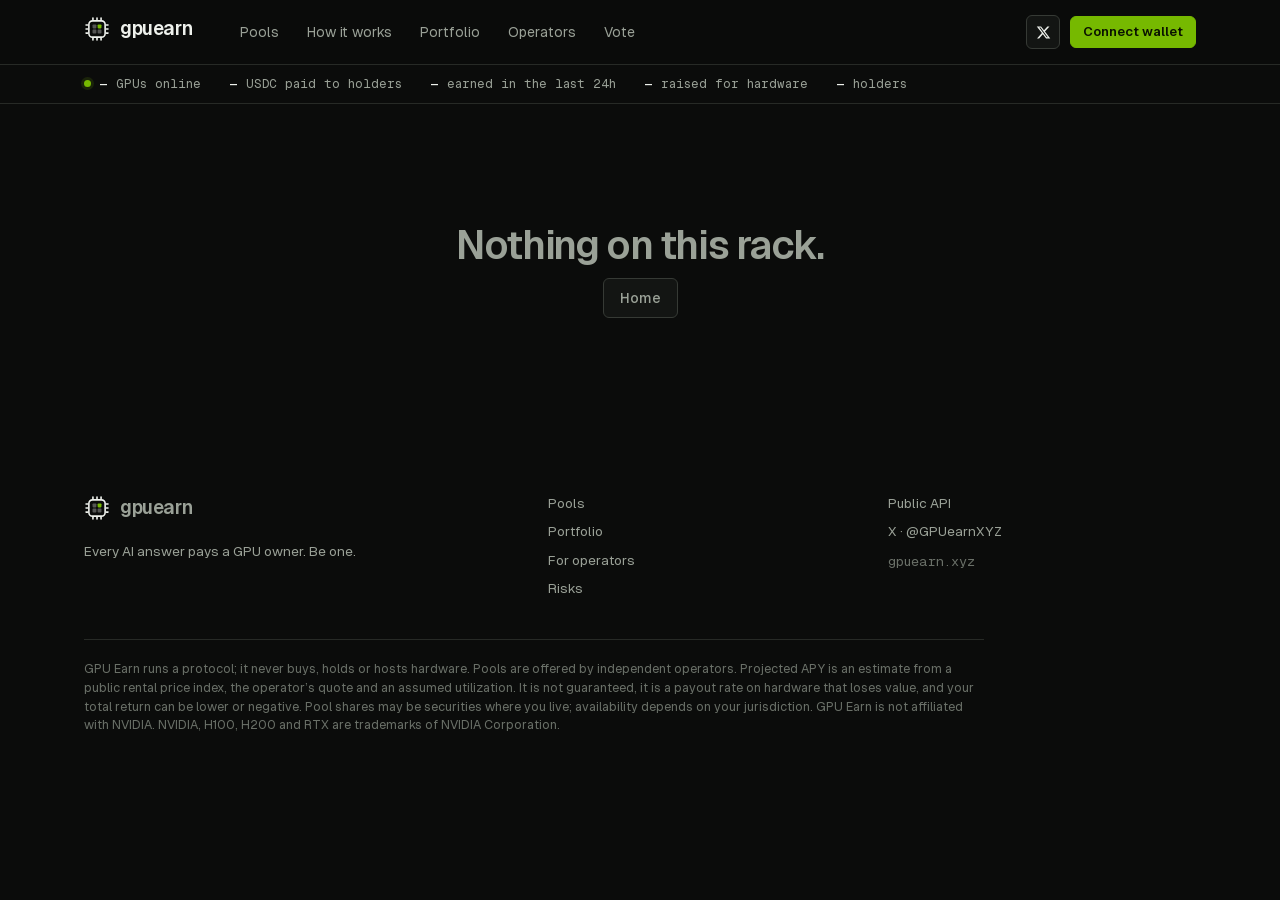
==== index.html @ 9b84de63 "Add frontend snapshot" ====
<!doctype html>
<html lang="en">
  <head>
    <meta charset="UTF-8" />
    <meta name="viewport" content="width=device-width, initial-scale=1" />
    <title>GPU Earn: own the chips, not the stock</title>
    <meta name="description" content="Fund real AI GPUs, watch them work on Solana GPU networks, and collect their rental income in USDC every week." />
    <meta name="theme-color" content="#0B0C0B" />
    <link rel="icon" href="/favicon.svg" type="image/svg+xml" />
    <link rel="icon" href="/favicon-32.png" sizes="32x32" type="image/png" />
    <link rel="apple-touch-icon" href="/apple-touch-icon.png" />
    <meta property="og:type" content="website" />
    <meta property="og:site_name" content="GPU Earn" />
    <meta property="og:title" content="Own the chips, not the stock." />
    <meta property="og:description" content="Fund real AI GPUs. Collect their rental income in USDC, weekly." />
    <meta property="og:url" content="https://gpuearn.xyz" />
    <meta property="og:image" content="https://gpuearn.xyz/og.png" />
    <meta name="twitter:card" content="summary_large_image" />
    <meta name="twitter:image" content="https://gpuearn.xyz/og.png" />
    <script type="module" crossorigin src="/assets/index-SobwDCto.js"></script>
    <link rel="stylesheet" crossorigin href="/assets/index-ZTUyBKGV.css">
  </head>
  <body>
    <div id="root"></div>
  </body>
</html>
---- assets/index-ZTUyBKGV.css ----
@font-face{font-family:Geist;src:url(/assets/Geist-Variable-C_ya05Eu.woff2) format("woff2");font-weight:100 900;font-display:swap}@font-face{font-family:Geist Mono;src:url(/assets/GeistMono-Variable-BJ0bRpLQ.woff2) format("woff2");font-weight:100 900;font-display:swap}:root{--bg: #0B0C0B;--surface: #131513;--surface-2: #1A1C1A;--line: #272A26;--line-2: #363A35;--text: #EEF1EC;--muted: #9AA197;--faint: #6A7068;--accent: #76B900;--accent-ink: #0A1200;--accent-soft: rgba(118, 185, 0, .12);--ok: #76B900;--warn: #f2b84b;--bad: #f0624f;--sans: "Geist", ui-sans-serif, system-ui, -apple-system, "Segoe UI", sans-serif;--mono: "Geist Mono", ui-monospace, "SFMono-Regular", Menlo, Consolas, monospace;--radius: 10px;--radius-sm: 6px;--max: 1160px;--gutter: 24px;color-scheme:dark}*{box-sizing:border-box}html{-webkit-text-size-adjust:100%}body{margin:0;background:var(--bg);color:var(--text);font-family:var(--sans);font-size:15px;line-height:1.5;-webkit-font-smoothing:antialiased;font-feature-settings:"ss01"}a{color:inherit;text-decoration:none}button,input,select,textarea{font:inherit;color:inherit}::selection{background:var(--accent);color:var(--accent-ink)}:focus-visible{outline:2px solid var(--accent);outline-offset:2px;border-radius:4px}.mono{font-family:var(--mono);font-feature-settings:"zero"}.num{font-family:var(--mono);font-variant-numeric:tabular-nums}.muted{color:var(--muted)}.faint{color:var(--faint)}.accent{color:var(--accent)}.wrap{max-width:var(--max);margin:0 auto;padding:0 var(--gutter)}.eyebrow{font-family:var(--mono);font-size:12px;letter-spacing:.08em;text-transform:uppercase;color:var(--muted)}.rule{height:1px;background:var(--line);border:0;margin:0}.demo-bar{background:var(--accent-soft);border-bottom:1px solid rgba(118,185,0,.25);color:var(--text);font-size:13px;text-align:center;padding:7px var(--gutter)}.demo-bar b{color:var(--accent);font-weight:600}header.top{position:sticky;top:0;z-index:20;background:#0b0c0bdb;-webkit-backdrop-filter:saturate(140%) blur(10px);backdrop-filter:saturate(140%) blur(10px);border-bottom:1px solid var(--line)}.top-in{display:flex;align-items:center;gap:28px;height:64px}.logo{display:inline-flex;align-items:center;gap:10px;font-weight:600;font-size:19px;letter-spacing:-.02em}.logo svg{display:block}nav.main{display:flex;gap:4px;margin-left:8px}nav.main a{padding:7px 12px;border-radius:var(--radius-sm);color:var(--muted);font-size:14px}nav.main a:hover,nav.main a.on{color:var(--text);background:var(--surface-2)}.top-right{margin-left:auto;display:flex;align-items:center;gap:10px}.btn.menu-btn{display:none}.ticker{border-bottom:1px solid var(--line);font-family:var(--mono);font-size:12.5px;color:var(--muted)}.ticker-in{display:flex;gap:28px;height:38px;align-items:center;overflow-x:auto;scrollbar-width:none;white-space:nowrap}.ticker-in::-webkit-scrollbar{display:none}.ticker b{color:var(--text);font-weight:500}.dot{display:inline-block;width:7px;height:7px;border-radius:50%;background:var(--ok);margin-right:8px;vertical-align:1px;box-shadow:0 0 0 3px #76b90024}.dot.pulse{animation:pulse 2.4s ease-in-out infinite}@keyframes pulse{50%{box-shadow:0 0 0 6px #76b90000}}.btn{display:inline-flex;align-items:center;justify-content:center;gap:8px;height:40px;padding:0 16px;border-radius:var(--radius-sm);border:1px solid var(--line-2);background:var(--surface);font-weight:500;font-size:14px;cursor:pointer;white-space:nowrap;transition:background .15s,border-color .15s,transform .05s}.btn:hover{background:var(--surface-2);border-color:var(--faint)}.btn:active{transform:translateY(1px)}.btn.primary{background:var(--accent);border-color:var(--accent);color:var(--accent-ink);font-weight:600}.btn.primary:hover{background:#86cc0a;border-color:#86cc0a}.btn.ghost{background:transparent}.btn.lg{height:48px;padding:0 22px;font-size:15px}.btn.sm{height:32px;padding:0 12px;font-size:13px}.btn[disabled]{opacity:.45;cursor:not-allowed}.btn.block{width:100%}.state{display:inline-flex;align-items:center;gap:6px;height:24px;padding:0 9px;border-radius:999px;font-family:var(--mono);font-size:11.5px;letter-spacing:.04em;text-transform:uppercase;border:1px solid var(--line-2);color:var(--muted)}.state:before{content:"";width:6px;height:6px;border-radius:50%;background:currentColor}.state.live,.state.online{color:var(--ok);border-color:#76b9004d}.state.funding{color:var(--accent);border-color:#76b90059}.state.failed,.state.cancelled{color:var(--bad)}.tag{font-family:var(--mono);font-size:12px;color:var(--muted);border:1px solid var(--line);border-radius:4px;padding:2px 6px}.hero{position:relative;border-bottom:1px solid var(--line);overflow:hidden}.grid-bg{position:absolute;inset:0;background-image:linear-gradient(var(--line) 1px,transparent 1px),linear-gradient(90deg,var(--line) 1px,transparent 1px);background-size:64px 64px;background-position:-1px -1px;opacity:.35;-webkit-mask-image:linear-gradient(180deg,#000 0%,transparent 90%);mask-image:linear-gradient(180deg,#000 0%,transparent 90%);pointer-events:none}.hero-in{position:relative;display:grid;grid-template-columns:1.1fr .9fr;gap:56px;align-items:center;padding-top:84px;padding-bottom:96px}h1.display{font-size:clamp(42px,6.4vw,76px);line-height:.98;letter-spacing:-.045em;font-weight:600;margin:18px 0 22px}h1.display span{color:var(--accent)}.lede{font-size:18px;color:var(--muted);max-width:520px;margin:0 0 32px}.cta-row{display:flex;gap:12px;flex-wrap:wrap}.hero-notes{display:flex;gap:10px 22px;margin-top:36px;font-size:13px;color:var(--muted);flex-wrap:wrap}.hero-notes span:before{content:"";display:inline-block;width:5px;height:5px;background:var(--accent);margin-right:8px;vertical-align:2px}.panel{background:var(--surface);border:1px solid var(--line);border-radius:var(--radius)}.panel-head{display:flex;align-items:center;justify-content:space-between;gap:12px;padding:14px 18px;border-bottom:1px solid var(--line)}.panel-body{padding:18px}.rack{display:grid;grid-template-columns:repeat(4,1fr);gap:8px}.rack.wide{grid-template-columns:repeat(8,1fr)}.slot{position:relative;aspect-ratio:1 / 1.05;border:1px solid var(--line-2);border-radius:7px;background:var(--surface-2);padding:8px;display:flex;flex-direction:column;justify-content:space-between;font-family:var(--mono);font-size:10.5px;color:var(--faint);overflow:hidden}.slot .bar{position:absolute;left:0;right:0;bottom:0;background:linear-gradient(180deg,#76b90047,#76b9001a);border-top:1px solid var(--accent);transition:height 1.2s ease}.slot .lbl,.slot .pct{position:relative}.slot .pct{color:var(--text);font-size:12px}.slot.pending{border-style:dashed}.slot.pending .pct{color:var(--faint)}.apy-big{font-size:64px;line-height:1;letter-spacing:-.04em;font-weight:600;font-family:var(--sans)}.apy-big small{font-size:.5em;letter-spacing:-.02em;margin-left:2px}.kv{display:grid;grid-template-columns:auto 1fr;gap:8px 16px;font-size:14px}.kv dt{color:var(--muted)}.kv dd{margin:0;text-align:right;font-family:var(--mono);font-variant-numeric:tabular-nums}section.block{padding:88px 0;border-bottom:1px solid var(--line)}.sec-head{display:flex;align-items:end;justify-content:space-between;gap:24px;margin-bottom:36px;flex-wrap:wrap}h2.title{font-size:clamp(28px,3.6vw,40px);letter-spacing:-.035em;line-height:1.05;font-weight:600;margin:10px 0 0;max-width:640px}h3{font-size:17px;letter-spacing:-.015em;font-weight:600;margin:0}.steps{display:grid;grid-template-columns:repeat(3,1fr);border-top:1px solid var(--line)}.step{padding:26px 26px 0 0}.step+.step{padding-left:26px;border-left:1px solid var(--line)}.step .n{font-family:var(--mono);font-size:12px;color:var(--accent)}.step h3{margin:14px 0 8px}.step p{color:var(--muted);margin:0;font-size:14.5px}.escrow{margin-top:44px}.escrow-bar{display:grid;grid-template-columns:60fr 30fr 10fr;gap:4px;height:56px}.escrow-bar div{border-radius:6px;padding:10px 12px;display:flex;align-items:end;font-family:var(--mono);font-size:12.5px;border:1px solid var(--line-2);background:var(--surface)}.escrow-bar div:first-child{background:var(--accent);color:var(--accent-ink);border-color:var(--accent)}.escrow-bar div:nth-child(2){background:#76b90052;border-color:#76b90080}.escrow-bar div:nth-child(3){background:var(--accent-soft);border-color:#76b90059}.escrow-legend{display:grid;grid-template-columns:60fr 30fr 10fr;gap:4px;margin-top:10px;font-size:13px;color:var(--muted)}.formula{font-family:var(--mono);font-size:14px;line-height:1.7;background:var(--surface);border:1px solid var(--line);border-radius:var(--radius);padding:22px;overflow-x:auto}.formula .eq{color:var(--accent)}.pool-list{border-top:1px solid var(--line)}.pool-row{display:grid;grid-template-columns:2.1fr 1fr 1fr 1.5fr .9fr 24px;gap:20px;align-items:center;padding:20px 4px;border-bottom:1px solid var(--line);transition:background .15s}.pool-row:hover{background:var(--surface)}.pool-row .name{font-weight:600;font-size:16px;letter-spacing:-.01em}.pool-row .sub{font-size:13px;color:var(--muted);margin-top:2px}.pool-row .apy{font-size:22px;font-weight:600;letter-spacing:-.03em}.pool-row .arrow{color:var(--faint)}.pool-head{font-family:var(--mono);font-size:11.5px;letter-spacing:.06em;text-transform:uppercase;color:var(--faint);padding:0 4px 10px;border-bottom:0}.pool-head:hover{background:none}.progress{height:6px;border-radius:99px;background:var(--surface-2);border:1px solid var(--line);overflow:hidden}.progress i{display:block;height:100%;background:var(--accent);border-radius:99px}.risks{display:grid;grid-template-columns:repeat(2,1fr);gap:0;border-top:1px solid var(--line)}.risk{padding:22px 24px 22px 0;border-bottom:1px solid var(--line)}.risk:nth-child(2n){padding-left:24px;border-left:1px solid var(--line)}.risk h3{font-size:15.5px;margin-bottom:6px}.risk p{margin:0;color:var(--muted);font-size:14px}.pool-hero{padding:44px 0 32px;border-bottom:1px solid var(--line)}.crumbs{font-size:13px;color:var(--muted);margin-bottom:18px}.crumbs a:hover{color:var(--text)}.pool-title{display:flex;align-items:center;gap:14px;flex-wrap:wrap}.pool-title h1{font-size:clamp(30px,4vw,44px);letter-spacing:-.04em;line-height:1;margin:0;font-weight:600}.facts{display:flex;flex-wrap:wrap;gap:8px 22px;margin-top:16px;font-size:14px;color:var(--muted)}.facts b{color:var(--text);font-weight:500}.pool-grid{display:grid;grid-template-columns:minmax(0,1fr) 380px;gap:28px;padding:32px 0 80px;align-items:start}.stack{display:grid;gap:20px;grid-template-columns:minmax(0,1fr)}.stack>*,.field,.input{min-width:0}.input select{width:100%;text-overflow:ellipsis}.sticky{position:sticky;top:84px}.apy-pair{display:grid;grid-template-columns:1fr 1fr}.apy-pair>div{padding:22px}.apy-pair>div+div{border-left:1px solid var(--line)}.label{font-size:13px;color:var(--muted);display:flex;align-items:center;gap:8px}.range{font-family:var(--mono);font-size:13px;color:var(--muted);margin-top:10px}.note{font-size:12.5px;color:var(--faint)}.slider{display:grid;gap:8px}.slider-top{display:flex;justify-content:space-between;font-size:14px}input[type=range]{-webkit-appearance:none;appearance:none;width:100%;height:4px;border-radius:9px;background:linear-gradient(90deg,var(--accent) var(--fill, 50%),var(--line-2) var(--fill, 50%));outline:none}input[type=range]::-webkit-slider-thumb{-webkit-appearance:none;width:18px;height:18px;border-radius:50%;background:var(--text);border:4px solid var(--accent);cursor:pointer}input[type=range]::-moz-range-thumb{width:12px;height:12px;border-radius:50%;background:var(--text);border:4px solid var(--accent);cursor:pointer}.field{display:grid;gap:6px}.field label{font-size:13px;color:var(--muted)}.input{display:flex;align-items:center;height:48px;border:1px solid var(--line-2);border-radius:var(--radius-sm);background:var(--bg);padding:0 14px;gap:8px}.input:focus-within{border-color:var(--accent)}.input input,.input select,textarea.input{flex:1;min-width:0;border:0;outline:0;background:transparent;height:100%;font-size:16px}textarea.input{height:auto;min-height:90px;padding:12px 14px;resize:vertical}.input .unit{font-family:var(--mono);font-size:13px;color:var(--muted)}.input select option{background:var(--surface)}.quick{display:flex;gap:6px}.quick button{flex:1;height:30px;border-radius:5px;border:1px solid var(--line);background:transparent;color:var(--muted);font-family:var(--mono);font-size:12px;cursor:pointer}.quick button:hover{color:var(--text);border-color:var(--line-2)}.ms{display:grid;grid-template-columns:22px 1fr auto;gap:4px 14px;padding:16px 18px;border-bottom:1px solid var(--line)}.ms:last-child{border-bottom:0}.ms .bullet{width:14px;height:14px;margin-top:3px;border-radius:50%;border:2px solid var(--line-2)}.ms.released .bullet{background:var(--accent);border-color:var(--accent)}.ms.proposed .bullet{border-color:var(--accent)}.ms .hash{grid-column:2 / 4;font-family:var(--mono);font-size:12px;color:var(--faint);word-break:break-all}.table{width:100%;border-collapse:collapse;font-size:14px}.table th{text-align:left;font-family:var(--mono);font-weight:400;font-size:11.5px;letter-spacing:.06em;text-transform:uppercase;color:var(--faint);padding:10px 18px;border-bottom:1px solid var(--line)}.table td{padding:12px 18px;border-bottom:1px solid var(--line);font-variant-numeric:tabular-nums}.table tr:last-child td{border-bottom:0}.table .r{text-align:right}.table tbody tr.link{cursor:pointer}.table tbody tr.link:hover td{background:var(--surface-2)}.scroll-x{overflow-x:auto}.bars{display:flex;align-items:end;gap:6px;height:120px;padding:18px 18px 0}.bars div{flex:1;background:var(--accent);border-radius:3px 3px 0 0;min-height:2px;opacity:.85}.bars div:hover{opacity:1}.tabs{display:flex;gap:2px;padding:6px;border-bottom:1px solid var(--line)}.tabs button{height:32px;padding:0 12px;border-radius:5px;border:0;background:transparent;color:var(--muted);cursor:pointer;font-size:14px}.tabs button.on{background:var(--surface-2);color:var(--text)}.toast{position:fixed;left:50%;bottom:24px;transform:translate(-50%);background:var(--surface-2);border:1px solid var(--line-2);border-radius:var(--radius);padding:12px 16px;font-size:14px;z-index:50;max-width:calc(100vw - 32px);box-shadow:0 10px 40px #00000080}.card-preview{width:100%;border-radius:var(--radius);border:1px solid var(--line);display:block}footer.foot{padding:56px 0 64px;color:var(--muted);font-size:13.5px}.foot-in{display:grid;grid-template-columns:1.4fr 1fr 1fr;gap:32px}.foot-in a:hover{color:var(--text)}.foot-links{display:grid;gap:8px;align-content:start}.fine{margin-top:40px;padding-top:20px;border-top:1px solid var(--line);font-size:12.5px;color:var(--faint);max-width:900px}.empty{padding:48px 18px;text-align:center;color:var(--muted)}@media(max-width:960px){.hero-in{grid-template-columns:1fr;padding-top:56px;padding-bottom:64px;gap:40px}.pool-grid{grid-template-columns:minmax(0,1fr)}.sticky{position:static}.pool-row{grid-template-columns:1.6fr 1fr 1fr}.pool-row .hide-md{display:none}.rack.wide{grid-template-columns:repeat(4,1fr)}}@media(max-width:720px){:root{--gutter: 16px}nav.main{display:none}nav.main.open{display:grid;position:absolute;top:64px;left:0;right:0;background:var(--bg);border-bottom:1px solid var(--line);padding:8px var(--gutter) 16px;margin:0}.btn.menu-btn{display:inline-flex}.top-right .btn.hide-sm{display:none}.steps,.risks,.foot-in{grid-template-columns:1fr}.step+.step{padding-left:0;border-left:0;border-top:1px solid var(--line);margin-top:26px}.risk:nth-child(2n){padding-left:0;border-left:0}section.block{padding:64px 0}.pool-row{grid-template-columns:1fr auto}.pool-row .hide-sm{display:none}.apy-pair{grid-template-columns:1fr}.apy-pair>div+div{border-left:0;border-top:1px solid var(--line)}.apy-big{font-size:52px}.escrow-legend{grid-template-columns:1fr}.table th,.table td{padding:10px 12px}}input[type=file]{max-width:100%;min-width:0;font-size:13px;color:var(--muted)}input[type=file]::file-selector-button{height:32px;margin-right:10px;padding:0 12px;border-radius:var(--radius-sm);border:1px solid var(--line-2);background:var(--surface-2);color:var(--text);cursor:pointer}.panel-body>*{min-width:0}.vote-opt{display:grid;gap:10px;padding:14px 16px;border:1px solid var(--line);border-radius:var(--radius-sm);background:var(--bg)}.vote-opt.mine{border-color:#76b90073;background:var(--accent-soft)}.vote-opt-head{display:flex;align-items:flex-start;justify-content:space-between;gap:14px}.vote-opt-head .btn{flex-shrink:0}.vote-bar{height:8px;border-radius:99px;background:var(--surface-2);overflow:hidden}.vote-bar i{display:block;height:100%;background:var(--accent);border-radius:99px;transition:width .4s ease}.example{display:grid;gap:16px}.example-flag{display:flex;align-items:center;gap:12px;flex-wrap:wrap;font-size:13.5px}.example-flag .state{color:var(--warn);border-color:#f2b84b59}.example-stats{display:grid;gap:16px;grid-template-columns:repeat(auto-fit,minmax(min(220px,100%),1fr))}.example-stat{padding:16px 18px;display:grid;gap:6px}.example-stat .big{font-size:28px;letter-spacing:-.02em}.example-stat .sub{font-size:13px;color:var(--muted)}.token-links{display:inline-flex;align-items:center;gap:8px;max-width:100%}.ca{display:inline-flex;align-items:center;gap:8px;min-width:0;height:34px;padding:0 12px;border:1px solid var(--line-2);border-radius:var(--radius-sm);background:var(--surface);color:var(--text);font:inherit;font-size:13px;cursor:pointer}.ca:hover,.x-btn:hover{border-color:var(--accent)}.ca-label{font-family:var(--mono);font-size:11px;letter-spacing:.06em;color:var(--accent)}.ca-addr{font-family:var(--mono);overflow:hidden;text-overflow:ellipsis;white-space:nowrap;min-width:0}.ca svg{width:14px;height:14px;flex-shrink:0;color:var(--muted)}.x-btn{display:inline-grid;place-items:center;flex-shrink:0;width:34px;height:34px;border:1px solid var(--line-2);border-radius:var(--radius-sm);background:var(--surface);color:var(--text)}.x-btn svg{width:15px;height:15px}@media(max-width:960px){.top-right .token-links{display:none}}.ca-addr.brief{display:none}@media(max-width:720px){.ca-addr.long{display:none}.ca-addr.brief{display:inline}}.mock-tag,.mock-banner .mock-tag{display:none!important;align-items:center;height:18px;padding:0 7px;margin-left:2px;border:1px solid rgba(242,184,75,.4);border-radius:999px;color:var(--warn);font-family:var(--mono);font-size:10.5px;font-weight:400;letter-spacing:.06em;text-transform:uppercase;vertical-align:middle}.mock-banner{display:flex;align-items:flex-start;gap:10px;margin:14px 0 6px;padding:10px 14px;border:1px solid rgba(242,184,75,.3);border-radius:var(--radius-sm);background:#f2b84b12;font-size:13.5px;color:var(--text)}.mock-banner .mock-tag{flex-shrink:0;margin-top:1px}fieldset.bare{border:0;min-width:0;min-inline-size:0}.example-caption{margin:2px 0 0;font-size:12.5px;color:var(--faint)}
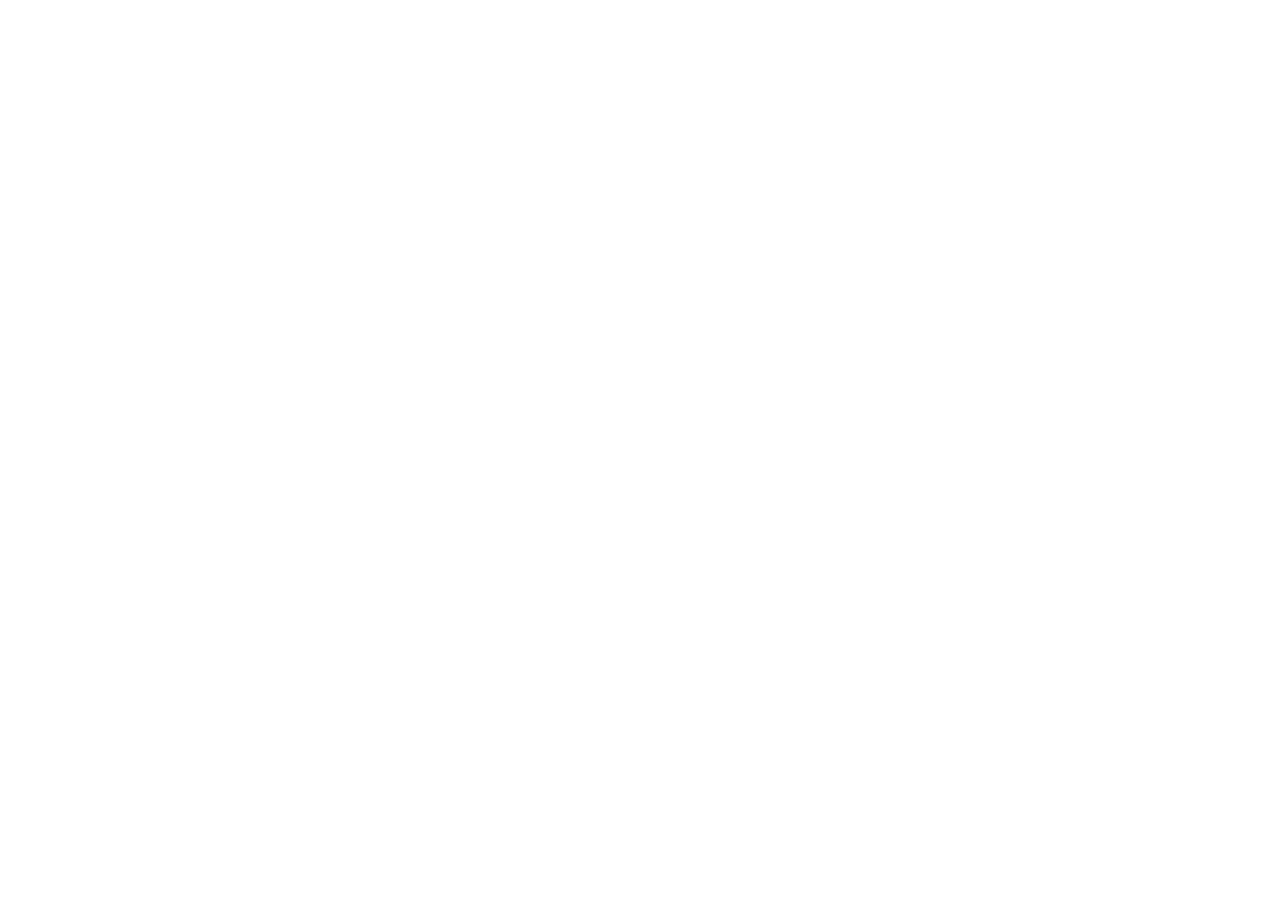
==== commit a23e0def: "Fix GitHub Pages paths and routing" ====
--- a/index.html
+++ b/index.html
@@ -6,9 +6,9 @@
     <title>GPU Earn: own the chips, not the stock</title>
     <meta name="description" content="Fund real AI GPUs, watch them work on Solana GPU networks, and collect their rental income in USDC every week." />
     <meta name="theme-color" content="#0B0C0B" />
-    <link rel="icon" href="/favicon.svg" type="image/svg+xml" />
-    <link rel="icon" href="/favicon-32.png" sizes="32x32" type="image/png" />
-    <link rel="apple-touch-icon" href="/apple-touch-icon.png" />
+    <link rel="icon" href="/xp/favicon.svg" type="image/svg+xml" />
+    <link rel="icon" href="/xp/favicon-32.png" sizes="32x32" type="image/png" />
+    <link rel="apple-touch-icon" href="/xp/apple-touch-icon.png" />
     <meta property="og:type" content="website" />
     <meta property="og:site_name" content="GPU Earn" />
     <meta property="og:title" content="Own the chips, not the stock." />
@@ -17,8 +17,8 @@
     <meta property="og:image" content="https://gpuearn.xyz/og.png" />
     <meta name="twitter:card" content="summary_large_image" />
     <meta name="twitter:image" content="https://gpuearn.xyz/og.png" />
-    <script type="module" crossorigin src="/assets/index-SobwDCto.js"></script>
-    <link rel="stylesheet" crossorigin href="/assets/index-ZTUyBKGV.css">
+    <script type="module" crossorigin src="/xp/assets/index-SobwDCto.js"></script>
+    <link rel="stylesheet" crossorigin href="/xp/assets/index-ZTUyBKGV.css">
   </head>
   <body>
     <div id="root"></div>
